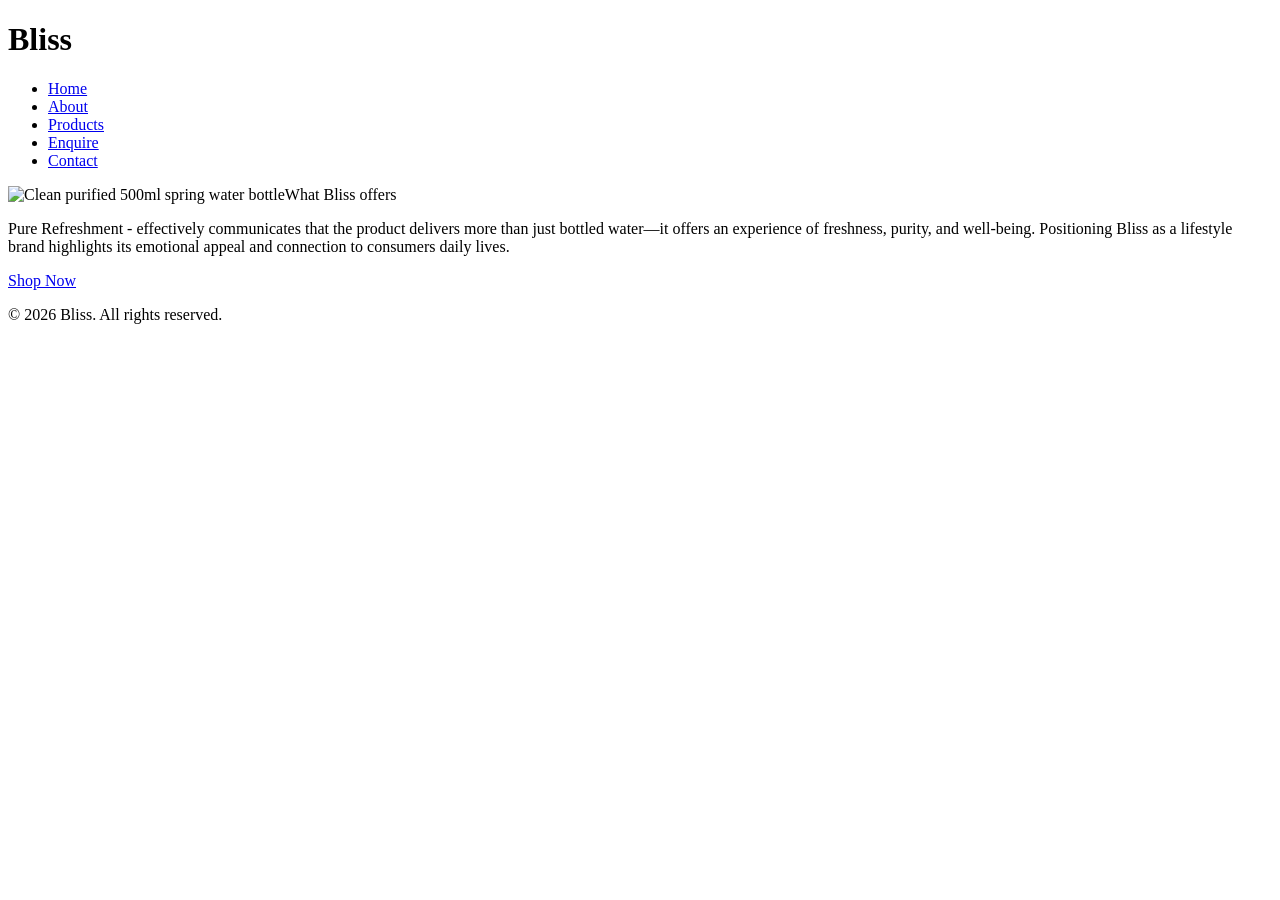
==== index.html @ 1bf96408 "Add files via upload Part 2: CSS styling and responsive design" ====
<!DOCTYPE html>
<html lang="en">
<head>
  <meta charset="UTF-8">
  <meta name = "viewport" content = "width=device-width, initial-scale=1.0">
  <title>Bliss Water</title>
  <link rel="stylesheet" href="css/style.css">
</head>
<body>

     
  <!--Site header with navigation-->
  <header>
    <h1>Bliss</h1>
    <nav> 
      <ul>
        <li><a href="index.html">Home</a></li>
        <li><a href="about.html">About</a></li>
        <li><a href="products.html">Products</a></li>
        <li><a href="enquiry.html">Enquire</a></li>
        <li><a href="contact.html">Contact</a></li>
      </ul>
    </nav>
  </header>


  <main>
    <section class="hero">
      <img src="images/hero.jpg" alt="Clean purified 500ml spring water bottle"
      <h2>What Bliss offers</h2>
      <p>Pure Refreshment - effectively communicates that the product delivers more than just bottled
             water—it offers an experience of freshness, purity, and well-being.
             Positioning Bliss as a lifestyle brand highlights its emotional appeal and connection to consumers daily lives.</p>
      <a href="products.html" class="cta-button">Shop Now</a>      
    </section>
  </main>

  
  <!-- Site footer -->
  <footer>
    <p>&copy; 2026 Bliss. All rights reserved.</p>
  </footer>
      

</body>   
</html>
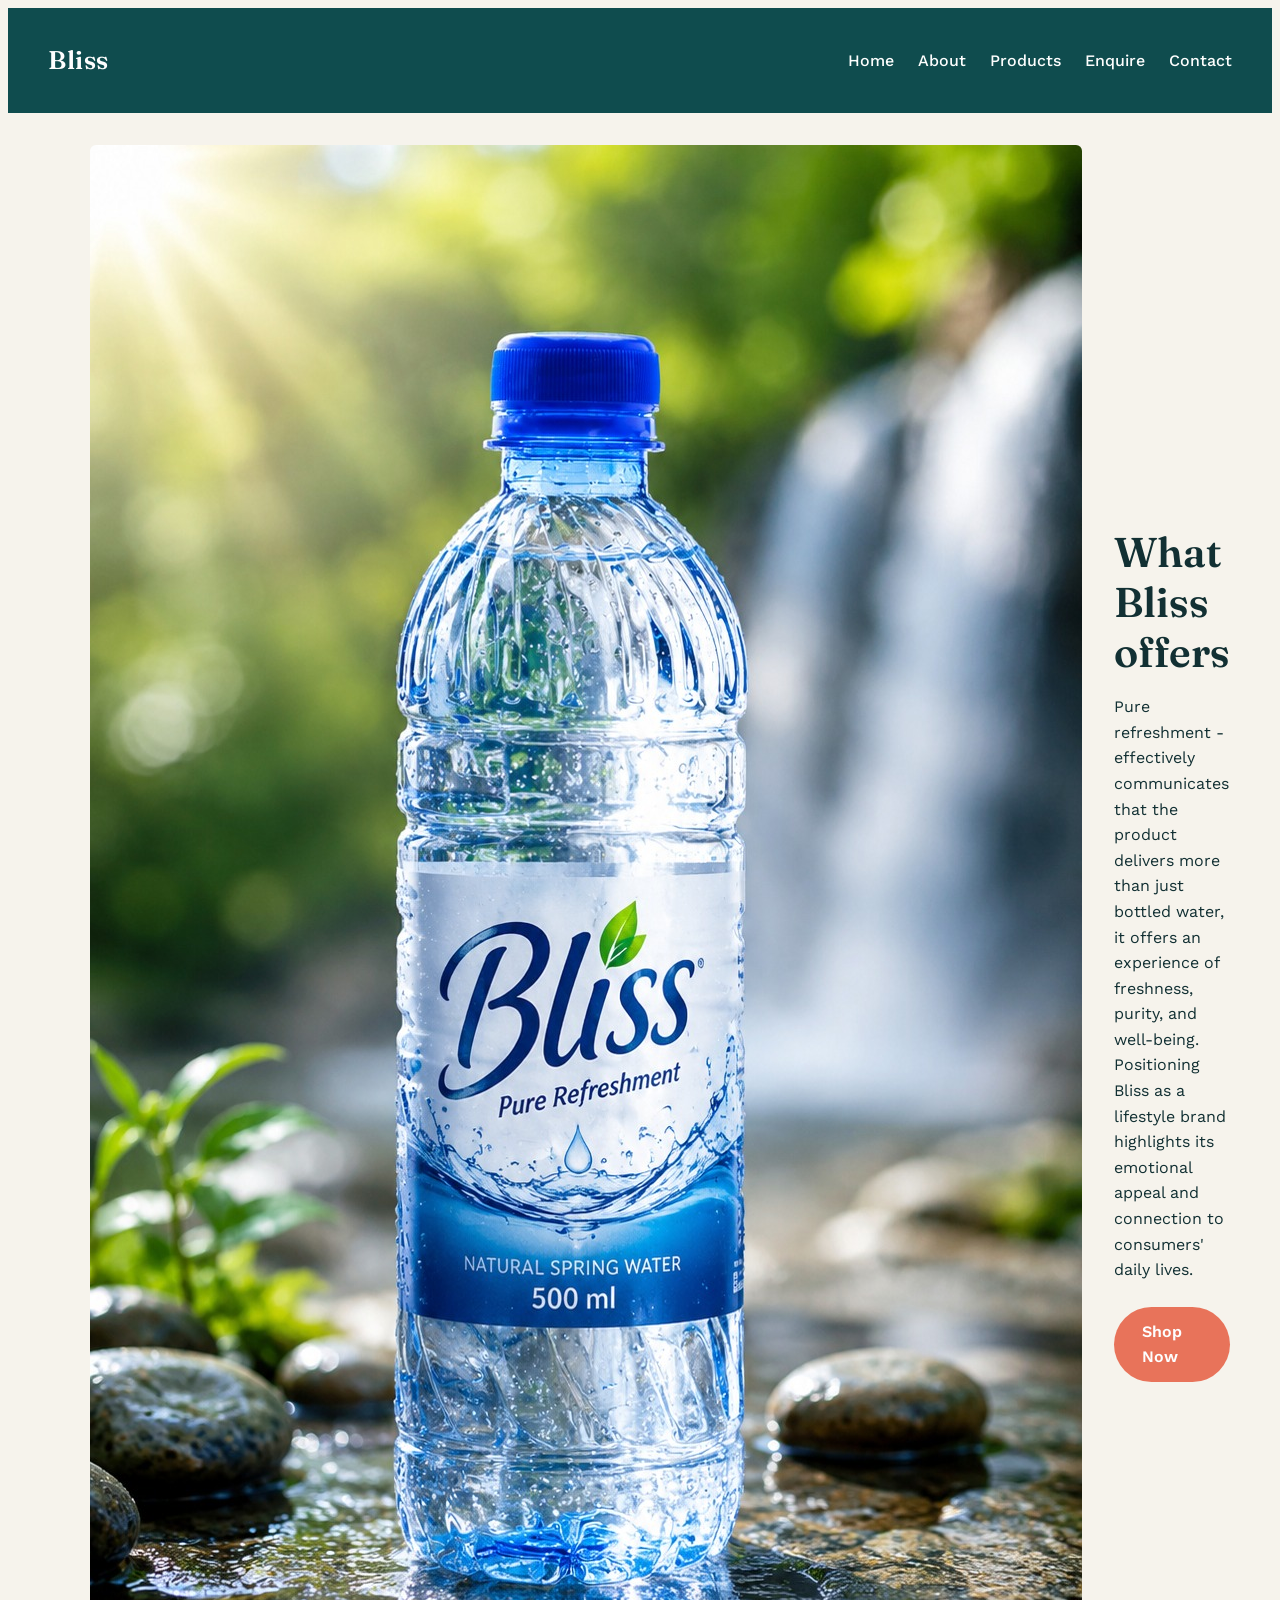
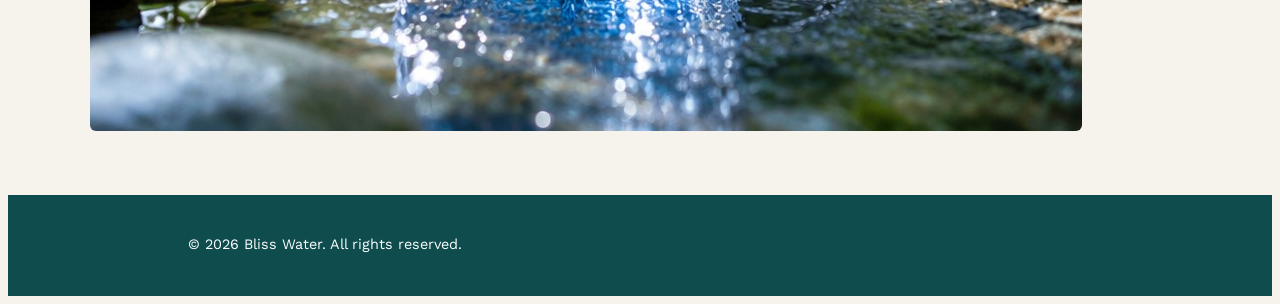
==== commit 1422ab56: "." ====
--- a/index.html
+++ b/index.html
@@ -2,17 +2,19 @@
 <html lang="en">
 <head>
   <meta charset="UTF-8">
-  <meta name = "viewport" content = "width=device-width, initial-scale=1.0">
+  <meta name="viewport" content="width=device-width, initial-scale=1.0">
   <title>Bliss Water</title>
+  <link rel="preconnect" href="https://fonts.googleapis.com">
+  <link rel="preconnect" href="https://fonts.gstatic.com" crossorigin>
+  <link href="https://fonts.googleapis.com/css2?family=Fraunces:opsz,wght@9..144,400;9..144,600&family=Work+Sans:wght@400;500;600&display=swap" rel="stylesheet">
   <link rel="stylesheet" href="css/style.css">
 </head>
 <body>
 
-     
   <!--Site header with navigation-->
   <header>
     <h1>Bliss</h1>
-    <nav> 
+    <nav>
       <ul>
         <li><a href="index.html">Home</a></li>
         <li><a href="about.html">About</a></li>
@@ -23,24 +25,24 @@
     </nav>
   </header>
 
-
   <main>
     <section class="hero">
-      <img src="images/hero.jpg" alt="Clean purified 500ml spring water bottle"
-      <h2>What Bliss offers</h2>
-      <p>Pure Refreshment - effectively communicates that the product delivers more than just bottled
-             water—it offers an experience of freshness, purity, and well-being.
-             Positioning Bliss as a lifestyle brand highlights its emotional appeal and connection to consumers daily lives.</p>
-      <a href="products.html" class="cta-button">Shop Now</a>      
+      <img src="images/hero.jpg" alt="Clean purified 500ml spring water bottle">
+      <div class="hero-text">
+        <h2>What Bliss offers</h2>
+        <p>Pure refreshment - effectively communicates that the product delivers more than just bottled
+           water, it offers an experience of freshness, purity, and well-being.
+           Positioning Bliss as a lifestyle brand highlights its emotional appeal and connection to consumers' daily lives.</p>
+        <a href="products.html" class="cta-button">Shop Now</a>
+      </div>
     </section>
   </main>
 
-  
   <!-- Site footer -->
   <footer>
-    <p>&copy; 2026 Bliss. All rights reserved.</p>
+    <p>&copy; 2026 Bliss Water. All rights reserved.</p>
   </footer>
-      
 
-</body>   
-</html>+  <script src="js/script.js"></script>
+</body>
+</html>
--- a/css/style.css
+++ b/css/style.css
@@ -0,0 +1,428 @@
+ margin: 0;
+  padding: 0;
+  box-sizing: border-box;
+}
+
+html {
+  font-size: 100%;
+  scroll-behavior: smooth;
+}
+
+img {
+  max-width: 100%;
+  display: block;
+}
+
+ul {
+  list-style: none;
+}
+
+a {
+  text-decoration: none;
+  color: inherit;
+}
+
+/* -----------------------------
+   2. Base styles / variables
+------------------------------ */
+:root {
+  --color-ink: #123033;
+  --color-teal: #1c6e71;
+  --color-teal-dark: #0f4c4e;
+  --color-aqua: #6fd6d9;
+  --color-sand: #f6f3ec;
+  --color-white: #fdfefe;
+  --color-coral: #e8735a;
+  --color-coral-dark: #cf5c44;
+
+  --font-heading: "Fraunces", Georgia, serif;
+  --font-body: "Work Sans", Arial, sans-serif;
+
+  --max-width: 1100px;
+}
+
+body {
+  font-family: var(--font-body);
+  font-size: 1rem;
+  line-height: 1.6;
+  color: var(--color-ink);
+  background-color: var(--color-sand);
+}
+
+h1, h2, h3 {
+  font-family: var(--font-heading);
+  font-weight: 600;
+  line-height: 1.2;
+  color: var(--color-ink);
+}
+
+h2 {
+  font-size: 1.9rem;
+  margin-bottom: 1rem;
+}
+
+h3 {
+  font-size: 1.2rem;
+  margin-bottom: 0.5rem;
+}
+
+p {
+  max-width: 65ch;
+  margin-bottom: 1rem;
+}
+
+/* -----------------------------
+   3. Header and navigation
+------------------------------ */
+header {
+  background-color: var(--color-teal-dark);
+  color: var(--color-white);
+  padding: 1rem 1.5rem;
+  display: flex;
+  flex-wrap: wrap;
+  align-items: center;
+  justify-content: space-between;
+  gap: 1rem;
+}
+
+header h1 {
+  font-size: 1.6rem;
+  color: var(--color-white);
+  letter-spacing: 0.5px;
+}
+
+header nav ul {
+  display: flex;
+  flex-wrap: wrap;
+  gap: 1.5rem;
+}
+
+header nav a {
+  font-weight: 500;
+  padding: 0.25rem 0;
+  border-bottom: 2px solid transparent;
+  transition: border-color 0.2s ease, color 0.2s ease;
+}
+
+header nav a:hover,
+header nav a:focus {
+  color: var(--color-aqua);
+  border-bottom-color: var(--color-aqua);
+}
+
+header nav a:active {
+  color: var(--color-coral);
+}
+
+/* -----------------------------
+   4. Main content wrapper
+------------------------------ */
+main {
+  display: block;
+}
+
+main section {
+  max-width: var(--max-width);
+  margin: 0 auto;
+  padding: 3rem 1.5rem;
+}
+
+/* -----------------------------
+   5. Hero (homepage)
+------------------------------ */
+.hero {
+  display: flex;
+  flex-direction: column-reverse;
+  gap: 2rem;
+  align-items: center;
+  padding-top: 2rem;
+}
+
+.hero img {
+  border-radius: 6px;
+  width: 100%;
+}
+
+.hero-text h2 {
+  font-size: 2.2rem;
+}
+
+.cta-button {
+  display: inline-block;
+  margin-top: 0.5rem;
+  background-color: var(--color-coral);
+  color: var(--color-white);
+  font-weight: 600;
+  padding: 0.75rem 1.75rem;
+  border-radius: 999px;
+  transition: background-color 0.2s ease, transform 0.15s ease;
+}
+
+.cta-button:hover,
+.cta-button:focus {
+  background-color: var(--color-coral-dark);
+}
+
+.cta-button:active {
+  transform: scale(0.97);
+}
+
+/* -----------------------------
+   6. Products page
+------------------------------ */
+.products {
+  display: grid;
+  grid-template-columns: 1fr;
+  gap: 1.5rem;
+}
+
+.products h2 {
+  grid-column: 1 / -1;
+}
+
+.product {
+  background-color: var(--color-white);
+  border: 1px solid #e2ddd0;
+  border-radius: 8px;
+  padding: 1.5rem;
+  transition: box-shadow 0.2s ease, transform 0.2s ease;
+}
+
+.product:hover {
+  box-shadow: 0 6px 16px rgba(18, 48, 51, 0.1);
+  transform: translateY(-4px);
+}
+
+.product img {
+  width: 100%;
+  height: 180px;
+  object-fit: cover;
+  border-radius: 6px;
+  margin-bottom: 0.75rem;
+}
+
+.product .price {
+  font-weight: 600;
+  color: var(--color-teal);
+  margin-top: 0.5rem;
+}
+
+.pricing-strategy {
+  background-color: var(--color-teal);
+  color: var(--color-white);
+  border-radius: 8px;
+}
+
+.pricing-strategy h2,
+.pricing-strategy p {
+  color: var(--color-white);
+}
+
+/* -----------------------------
+   7. About page
+------------------------------ */
+.mission p {
+  max-width: 70ch;
+}
+
+.process img {
+  width: 100%;
+  max-height: 320px;
+  object-fit: cover;
+  border-radius: 8px;
+  margin-bottom: 1.5rem;
+}
+
+.locations img {
+  width: 100%;
+  max-height: 260px;
+  object-fit: cover;
+  border-radius: 8px;
+  margin-bottom: 1rem;
+  grid-column: 1 / -1;
+}
+
+.process ol {
+  display: grid;
+  grid-template-columns: 1fr;
+  gap: 1.5rem;
+  counter-reset: step;
+}
+
+.process li {
+  counter-increment: step;
+  background-color: var(--color-white);
+  border-left: 4px solid var(--color-teal);
+  border-radius: 4px;
+  padding: 1.25rem 1.5rem;
+  position: relative;
+}
+
+.process li h3::before {
+  content: counter(step) ". ";
+  color: var(--color-teal);
+}
+
+/* -----------------------------
+   8. Enquiry and contact forms
+------------------------------ */
+form {
+  display: flex;
+  flex-direction: column;
+  gap: 0.4rem;
+  max-width: 500px;
+  margin-top: 1.5rem;
+}
+
+form label {
+  font-weight: 500;
+  margin-top: 0.75rem;
+}
+
+form input,
+form select,
+form textarea {
+  font-family: var(--font-body);
+  font-size: 1rem;
+  padding: 0.6rem 0.75rem;
+  border: 1px solid #cfc8b8;
+  border-radius: 6px;
+  background-color: var(--color-white);
+  color: var(--color-ink);
+}
+
+form input:focus,
+form select:focus,
+form textarea:focus {
+  outline: none;
+  border-color: var(--color-teal);
+  box-shadow: 0 0 0 3px rgba(28, 110, 113, 0.15);
+}
+
+form textarea {
+  resize: vertical;
+}
+
+form button {
+  align-self: flex-start;
+  margin-top: 1.25rem;
+  background-color: var(--color-teal);
+  color: var(--color-white);
+  font-weight: 600;
+  border: none;
+  padding: 0.75rem 1.75rem;
+  border-radius: 999px;
+  cursor: pointer;
+  transition: background-color 0.2s ease;
+}
+
+form button:hover,
+form button:focus {
+  background-color: var(--color-teal-dark);
+}
+
+form button:active {
+  background-color: var(--color-coral);
+}
+
+/* -----------------------------
+   9. Contact page - locations and map
+------------------------------ */
+.locations {
+  display: grid;
+  grid-template-columns: 1fr;
+  gap: 1rem;
+}
+
+.location {
+  background-color: var(--color-white);
+  border-radius: 8px;
+  padding: 1.25rem 1.5rem;
+}
+
+.contact-details {
+  max-width: none;
+  font-weight: 500;
+}
+
+.map iframe {
+  width: 100%;
+  height: 350px;
+  border-radius: 8px;
+  border: 0;
+}
+
+/* -----------------------------
+   10. Footer
+------------------------------ */
+footer {
+  background-color: var(--color-teal-dark);
+  color: var(--color-white);
+  text-align: center;
+  padding: 1.5rem;
+  font-size: 0.9rem;
+}
+
+/* ==========================================================================
+   11. Responsive design
+   ========================================================================== */
+
+/* Tablet and up (~601px) */
+@media (min-width: 38em) {
+  .products {
+    grid-template-columns: repeat(2, 1fr);
+  }
+
+  .locations {
+    grid-template-columns: repeat(2, 1fr);
+  }
+}
+
+/* Desktop (~1024px) */
+@media (min-width: 64em) {
+  header {
+    padding: 1.25rem 2.5rem;
+  }
+
+  main section {
+    padding: 4rem 2rem;
+  }
+
+  .hero {
+    flex-direction: row;
+    text-align: left;
+  }
+
+  .hero img,
+  .hero-text {
+    flex: 1;
+  }
+
+  .hero-text h2 {
+    font-size: 2.6rem;
+  }
+
+  .products {
+    grid-template-columns: repeat(3, 1fr);
+  }
+
+  .process ol {
+    grid-template-columns: repeat(2, 1fr);
+  }
+
+  .locations {
+    grid-template-columns: repeat(2, 1fr);
+    align-items: start;
+  }
+}
+
+/* Small mobile tweak (~400px and below) */
+@media (max-width: 25em) {
+  h2 {
+    font-size: 1.5rem;
+  }
+
+  header nav ul {
+    gap: 1rem;
+  }
+} 
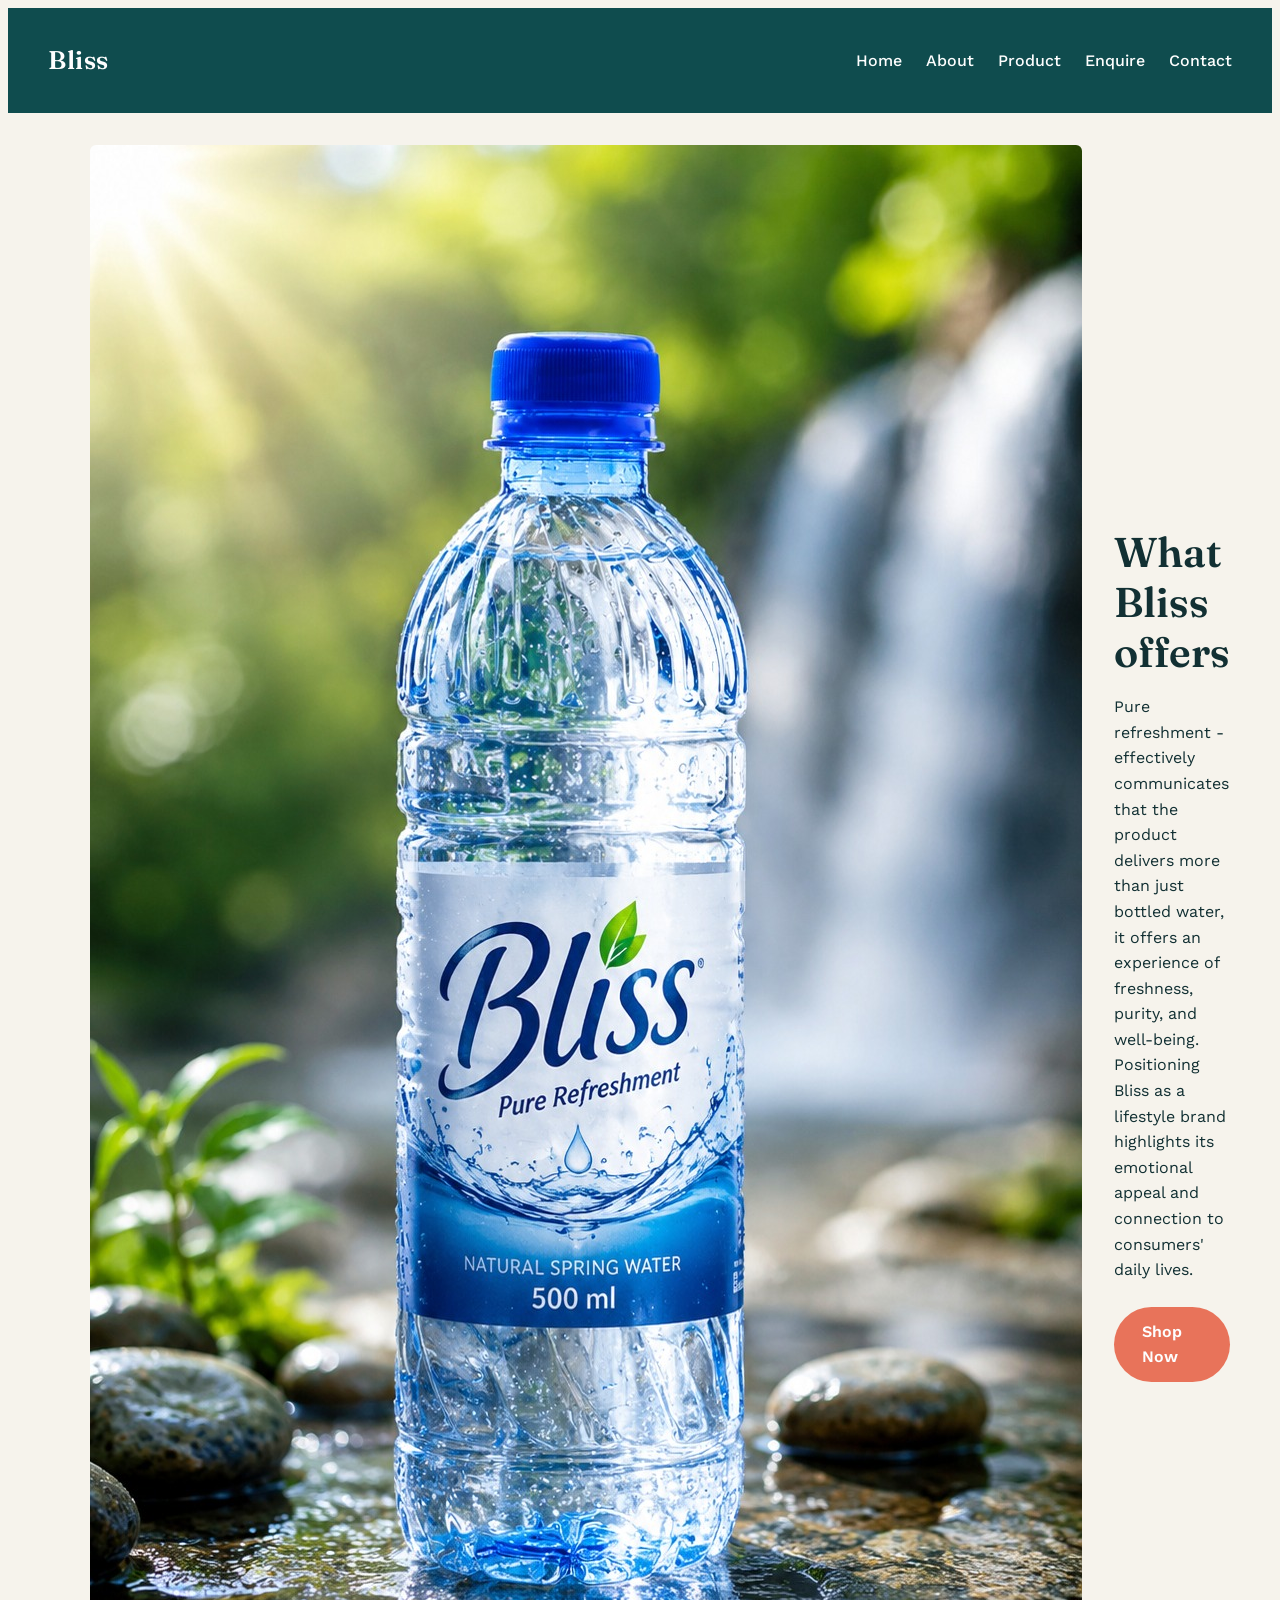
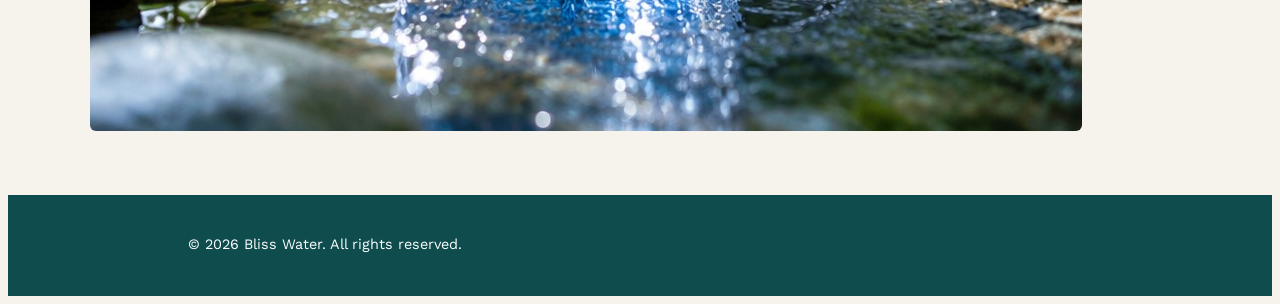
==== commit d0954111: "." ====
--- a/index.html
+++ b/index.html
@@ -18,7 +18,7 @@
       <ul>
         <li><a href="index.html">Home</a></li>
         <li><a href="about.html">About</a></li>
-        <li><a href="products.html">Products</a></li>
+        <li><a href="product.html">Product</a></li>
         <li><a href="enquiry.html">Enquire</a></li>
         <li><a href="contact.html">Contact</a></li>
       </ul>
@@ -33,7 +33,7 @@
         <p>Pure refreshment - effectively communicates that the product delivers more than just bottled
            water, it offers an experience of freshness, purity, and well-being.
            Positioning Bliss as a lifestyle brand highlights its emotional appeal and connection to consumers' daily lives.</p>
-        <a href="products.html" class="cta-button">Shop Now</a>
+        <a href="product.html" class="cta-button">Shop Now</a>
       </div>
     </section>
   </main>
